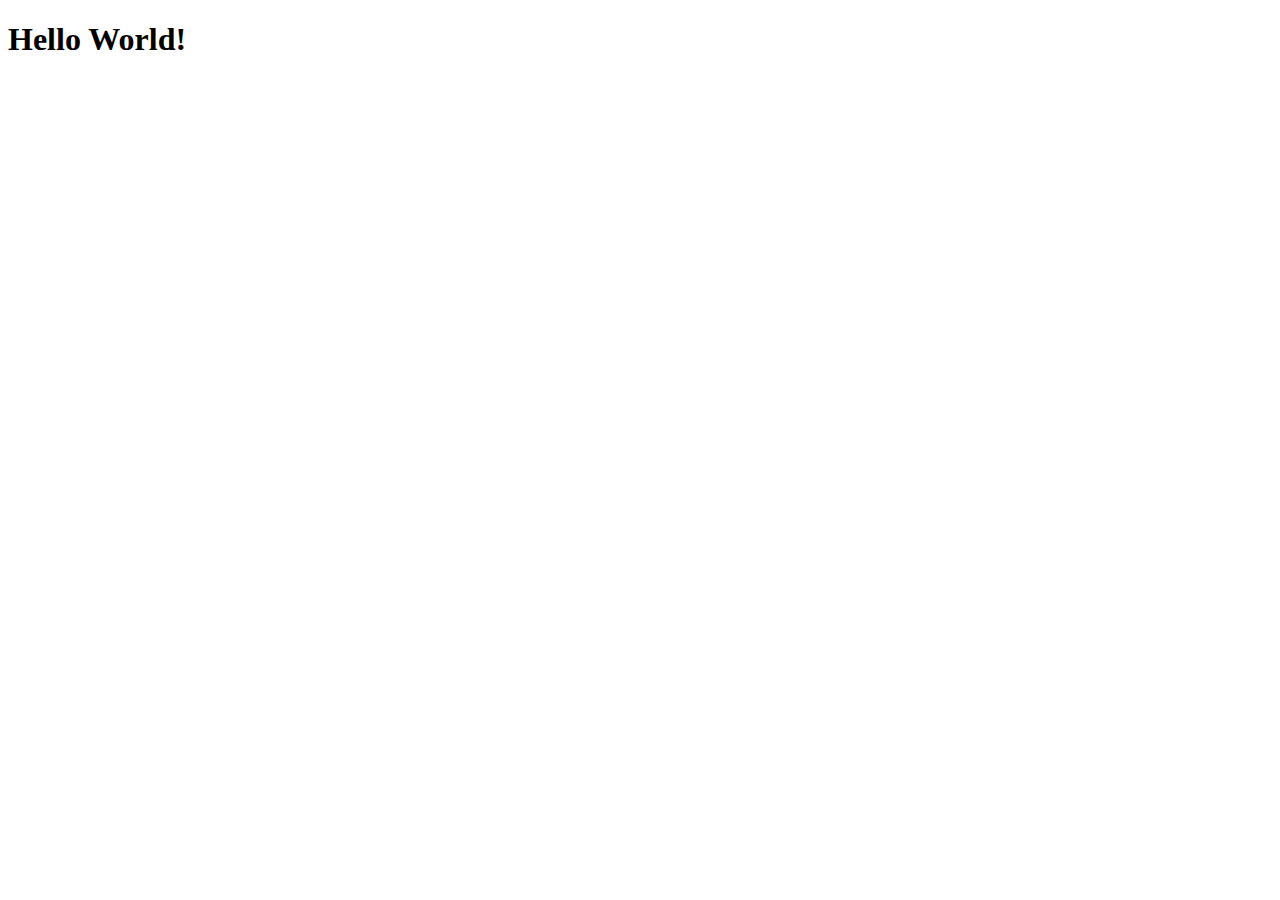
==== index.html @ bb4c67ba "Add files via upload" ====
<!DOCTYPE html>
<html>
<head>
    <meta charset="UTF-8">
    <meta name="viewport" content="width=device-width, initial-scale=1.0">
    <title>SysLite - APIs</title>
</head>
<body>
    <h1>Hello World!</h1>
</body>
</html>
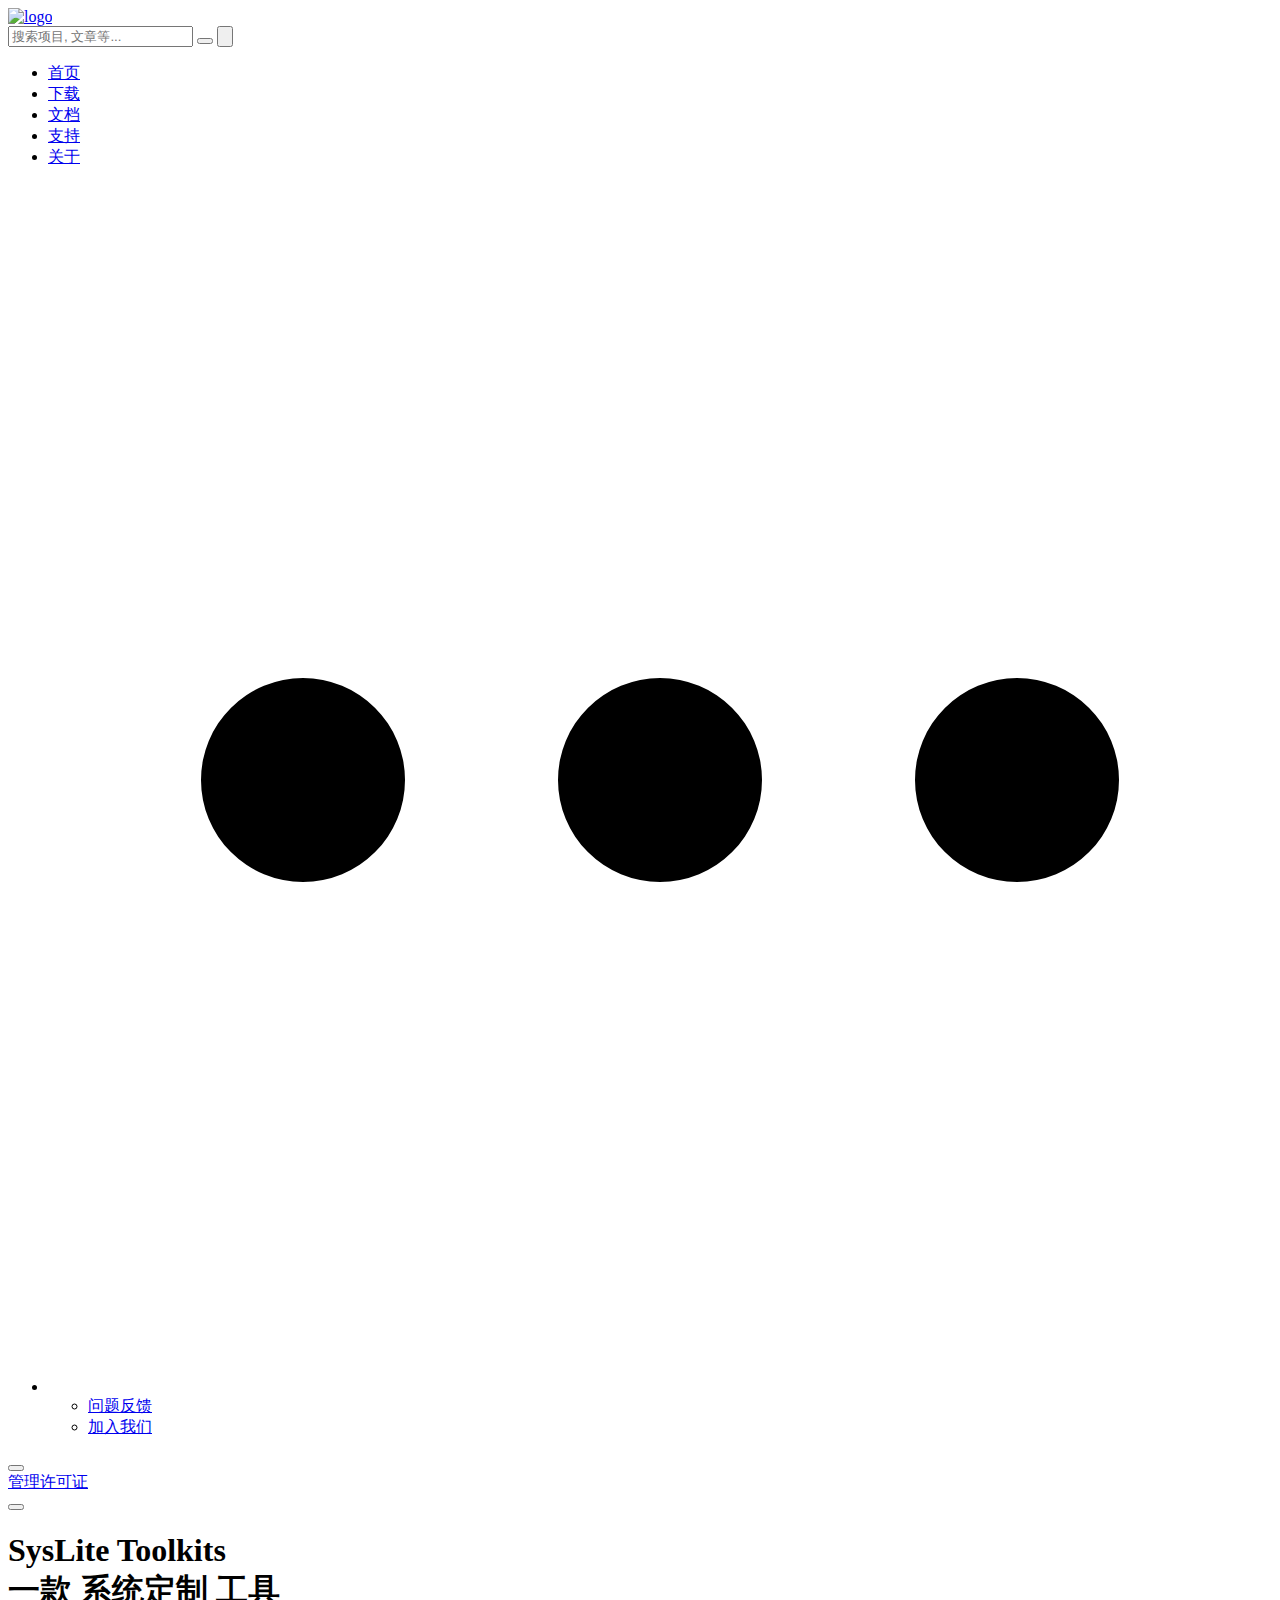
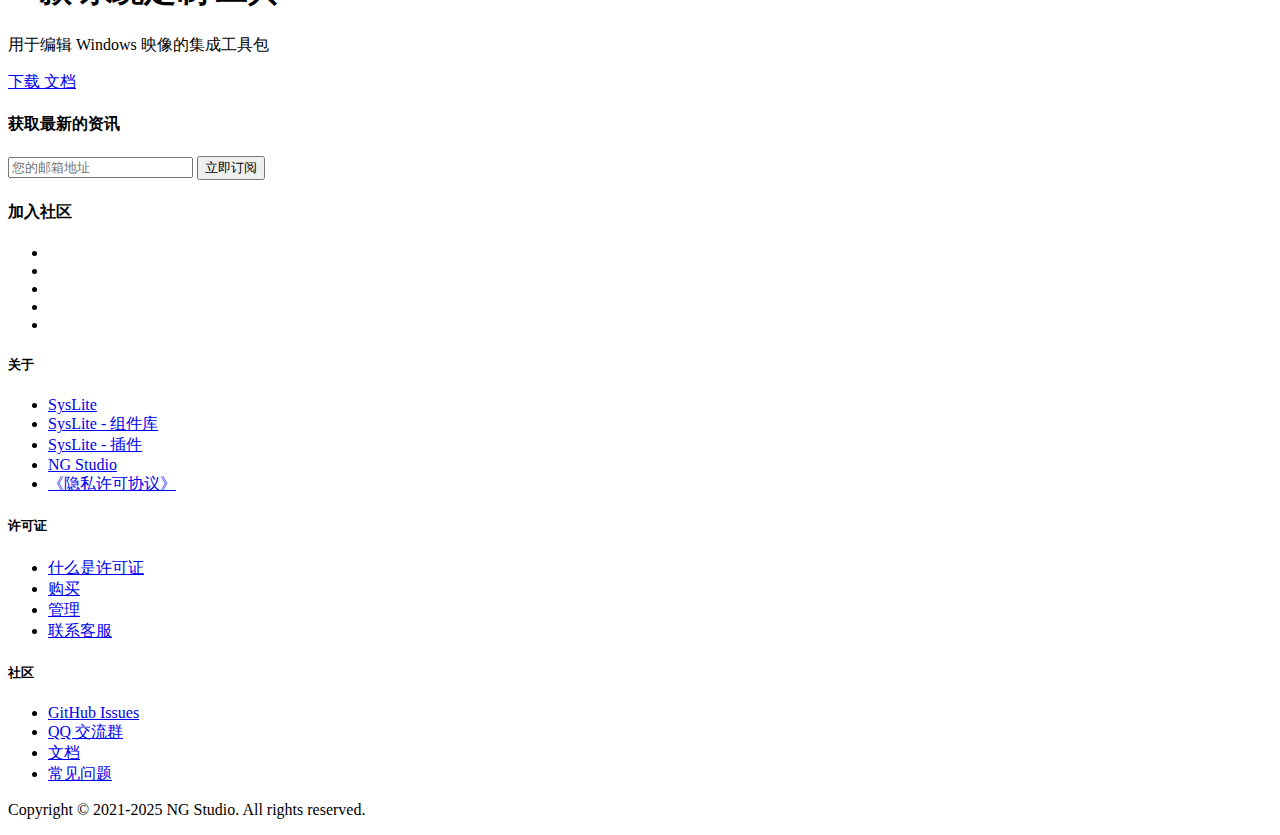
==== commit 91a8a747: "Add files via upload" ====
--- a/index.html
+++ b/index.html
@@ -1,11 +1,259 @@
 <!DOCTYPE html>
-<html>
+<html lang="en" class="no-js">
+
 <head>
-    <meta charset="UTF-8">
-    <meta name="viewport" content="width=device-width, initial-scale=1.0">
-    <title>SysLite - APIs</title>
+    <meta charset="utf-8">
+
+    <meta name="viewport" content="width=device-width, initial-scale=1">
+
+    <!-- Meta tags for Social Media(Better SEO) -->
+    <!-- <meta property="og:title" content=""> -->
+    <!-- <meta property="og:type" content=""> -->
+    <!-- <meta property="og:url" content=""> -->
+    <!-- <meta property="og:image" content=""> -->
+
+    <!-- site favicon -->
+    <link rel="icon" type="image/png" href="assets/images/favicon.png">
+
+    <!-- ====== All css file ========= -->
+    <link rel="stylesheet" href="assets/css/bootstrap.min.css">
+    <link rel="stylesheet" href="assets/css//icofont.min.css">
+    <link rel="stylesheet" href="assets/css/animate.css">
+    <link rel="stylesheet" href="assets/css/swiper-bundle.min.css">
+    <link rel="stylesheet" href="assets/css/style.css">
+
+    <!-- site title -->
+    <title>SysLite Toolkits</title>
 </head>
+
 <body>
-    <h1>Hello World!</h1>
+    <!-- preloader start here -->
+    <div class="preloader">
+        <div class="preloader-inner">
+            <div class="preloader-icon">
+                <span></span>
+                <span></span>
+            </div>
+        </div>
+    </div>
+    <!-- preloader ending here -->
+
+
+
+    <!-- ===============// header section start here \\================= -->
+    <header class="header">
+        <div class="container-fluid">
+            <div class="header__content">
+                <div class="header__logo">
+                    <a href="index.html">
+                        <img src="assets/images/logo/logo.png" alt="logo">
+                    </a>
+                </div>
+
+                <form action="#" class="header__search">
+                    <input type="text" placeholder="搜索项目, 文章等...">
+                    <button type="button"><i class="icofont-search-2"></i></button>
+                    <button type="button" class="close"><svg xmlns="http://www.w3.org/2000/svg" viewBox="0 0 24 24">
+                            <path
+                                d="M13.41,12l6.3-6.29a1,1,0,1,0-1.42-1.42L12,10.59,5.71,4.29A1,1,0,0,0,4.29,5.71L10.59,12l-6.3,6.29a1,1,0,0,0,0,1.42,1,1,0,0,0,1.42,0L12,13.41l6.29,6.3a1,1,0,0,0,1.42,0,1,1,0,0,0,0-1.42Z" />
+                        </svg></button>
+                </form>
+                <div class="header__menu ms-auto">
+                    <ul class="header__nav mb-0">
+                        <li class="header__nav-item">
+                            <a class="header__nav-link" href="#" role="button" aria-expanded="true" data-bs-offset="0,10">首页</a>
+                        </li>
+                        <li class="header__nav-item">
+                            <a class="header__nav-link" href="#" role="button" aria-expanded="false" data-bs-offset="0,10">下载</a>
+                        </li>
+                        <li class="header__nav-item">
+                            <a class="header__nav-link" href="#" role="button" aria-expanded="false" data-bs-offset="0,10">文档</a>
+                        </li>
+                        <li class="header__nav-item">
+                            <a class="header__nav-link" href="#" role="button" aria-expanded="false" data-bs-offset="0,10">支持</a>
+                        </li>
+                        <li class="header__nav-item">
+                            <a class="header__nav-link" href="#" role="button" aria-expanded="false" data-bs-offset="0,10">关于</a>
+                        </li>
+                        <li class="header__nav-item">
+                            <a class="header__nav-link" href="#" role="button" data-bs-toggle="dropdown"
+                                aria-haspopup="true" aria-expanded="false" data-bs-offset="0,10"><svg
+                                    xmlns="http://www.w3.org/2000/svg" viewBox="0 0 24 24">
+                                    <path
+                                        d="M12,10a2,2,0,1,0,2,2A2,2,0,0,0,12,10ZM5,10a2,2,0,1,0,2,2A2,2,0,0,0,5,10Zm14,0a2,2,0,1,0,2,2A2,2,0,0,0,19,10Z" />
+                                </svg></a>
+
+                            <ul class="dropdown-menu header__nav-menu">
+                                <li><a class="drop-down-item" href="mailto:hchcyfthm@outlook.com">问题反馈</a></li>
+                                <li><a class="drop-down-item" href="mailto:hchcyfthm@outlook.com">加入我们</a></li>
+                            </ul>
+                        </li>
+                    </ul>
+                </div>
+
+                <div class="header__actions">
+                    <div class="header__action header__action--search">
+                        <button class="header__action-btn" type="button"><i class="icofont-search-1"></i></button>
+                    </div>
+
+                    <div class="wallet-btn">
+                        <a href="wallet.html"><span><i class="icofont-wallet" data-blast="color"></i></span> <span
+                                class="d-none d-md-inline">管理许可证</span> </a>
+                    </div>
+
+                </div>
+
+                <button class="menu-trigger header__btn" id="menu05">
+                    <span></span>
+                    <span></span>
+                    <span></span>
+                </button>
+            </div>
+        </div>
+    </header>
+    <!-- ===============//header section end here \\================= -->
+
+
+    <!-- ===============//banner section start here \\================= -->
+    <section class="banner-section" style="background-image: url(assets/images/banner/bg-1.jpg);">
+        <div class="container">
+            <div class="banner-wrapper">
+                <div class="row align-items-center g-5">
+                    <div class="col-lg-6">
+                        <div class="banner-content">
+                            <h1><span class="theme-color" data-blast="color">SysLite</span> Toolkits <br>
+                                一款 <span class="theme-color" data-blast="color">系统定制</span> 工具</h1>
+                            <p>用于编辑 Windows 映像的集成工具包</p>
+                            <div class="banner-btns d-flex flex-wrap">
+                                <a data-blast="bgColor" href="explore.html"
+                                    class="default-btn move-top"><span>下载</span> </a>
+                                <a href="signin.html" class="default-btn move-right"><span>文档</span> </a>
+
+                            </div>
+                        </div>
+                    </div>
+                    
+                </div>
+            </div>
+        </div>
+    </section>
+    <!-- ===============//banner section end here \\================= -->
+
+
+
+
+
+    <!-- ===============//footer section start here \\================= -->
+    <footer class="footer-section">
+        <div class="footer-top" style="background-image: url(assets/images/footer/bg.jpg);">
+            <div class="footer-newsletter">
+                <div class="container">
+                    <div class="row g-4 align-items-center justify-content-center">
+                        <div class="col-lg-6">
+                            <div class="newsletter-part">
+                                <div class="ft-header">
+                                    <h4>获取最新的资讯</h4>
+                                </div>
+                                <form action="#">
+                                    <input type="email" placeholder="您的邮箱地址">
+                                    <button type="submit" data-blast="bgColor">立即订阅</button>
+                                </form>
+                            </div>
+                        </div>
+                        <div class="col-lg-6">
+                            <div class="social-part ps-lg-5">
+                                <div class="ft-header">
+                                    <h4>加入社区</h4>
+                                </div>
+                                <ul class="social-list d-flex flex-wrap align-items-center mb-0">
+                                    <li class="social-link"><a href="#" data-blast="bgColor"><i
+                                                class="icofont-twitter"></i></a></li>
+                                    <li class="social-link"><a href="#" data-blast="bgColor"><i
+                                                class="icofont-twitch"></i></a></li>
+                                    <li class="social-link"><a href="#" data-blast="bgColor"><i
+                                                class="icofont-reddit"></i></a></li>
+                                    <li class="social-link"><a href="#" data-blast="bgColor"><i
+                                                class="icofont-instagram"></i></a></li>
+                                    <li class="social-link"><a href="#" data-blast="bgColor"><i
+                                                class="icofont-dribble"></i></a></li>
+                                </ul>
+                            </div>
+                        </div>
+                    </div>
+                </div>
+
+
+            </div>
+            <div class="footer-links padding-top padding-bottom">
+                <div class="container">
+                    <div class="row g-5 row-cols-1 row-cols-sm-2 row-cols-lg-3 row-cols-xl-5">
+                        <div class="col">
+                            <div class="footer-link-item">
+                                <h5>关于</h5>
+                                <ul class="footer-link-list">
+                                    <li><a href="#" class="footer-link">SysLite</a></li>
+                                    <li><a href="#" class="footer-link">SysLite - 组件库</a></li>
+                                    <li><a href="#" class="footer-link">SysLite - 插件</a></li>
+                                    <li><a href="#" class="footer-link">NG Studio</a></li>
+                                    <li><a href="#" class="footer-link">《隐私许可协议》</a></li>
+
+                                </ul>
+                            </div>
+                        </div>
+                        <div class="col">
+                            <div class="footer-link-item">
+                                <h5>许可证</h5>
+                                <ul class="footer-link-list">
+                                    <li><a href="#" class="footer-link">什么是许可证</a></li>
+                                    <li><a href="#" class="footer-link">购买</a></li>
+                                    <li><a href="#" class="footer-link">管理</a></li>
+                                    <li><a href="#" class="footer-link">联系客服</a></li>
+                                </ul>
+                            </div>
+                        </div>
+                        <div class="col">
+                            <div class="footer-link-item">
+                                <h5>社区</h5>
+                                <ul class="footer-link-list">
+                                    <li><a href="#" class="footer-link">GitHub Issues</a></li>
+                                    <li><a href="#" class="footer-link">QQ 交流群</a></li>
+                                    <li><a href="#" class="footer-link">文档</a></li>
+                                    <li><a href="#" class="footer-link">常见问题</a></li>
+                                </ul>
+                            </div>
+                        </div>
+                    </div>
+                </div>
+            </div>
+        </div>
+        <div class="footer-bottom">
+            <div class="container">
+                <p class="text-center py-4 mb-0">Copyright &copy; 2021-2025 NG Studio. All rights reserved.</p>
+            </div>
+        </div>
+
+    </footer>
+    <!-- ===============//footer section end here \\================= -->
+
+
+
+    <!-- scrollToTop start here -->
+    <a href="#" class="scrollToTop"><i class="icofont-stylish-up"></i></a>
+    <!-- scrollToTop ending here -->
+
+
+
+
+    <!-- All Scripts -->
+    <script src="assets/js/jquery-3.6.0.min.js"></script>
+    <script src="assets/js/bootstrap.bundle.min.js"></script>
+    <script src="assets/js/waypoints.min.js"></script>
+    <script src="assets/js/swiper-bundle.min.js"></script>
+    <script src="assets/js/countdown.min.js"></script>
+    <script src="assets/js/jquery.counterup.min.js"></script>
+    <script src="assets/js/wow.min.js"></script>
+    <script src="assets/js/isotope.pkgd.min.js"></script>
+    <script src="assets/js/functions.js"></script>
 </body>
+
 </html>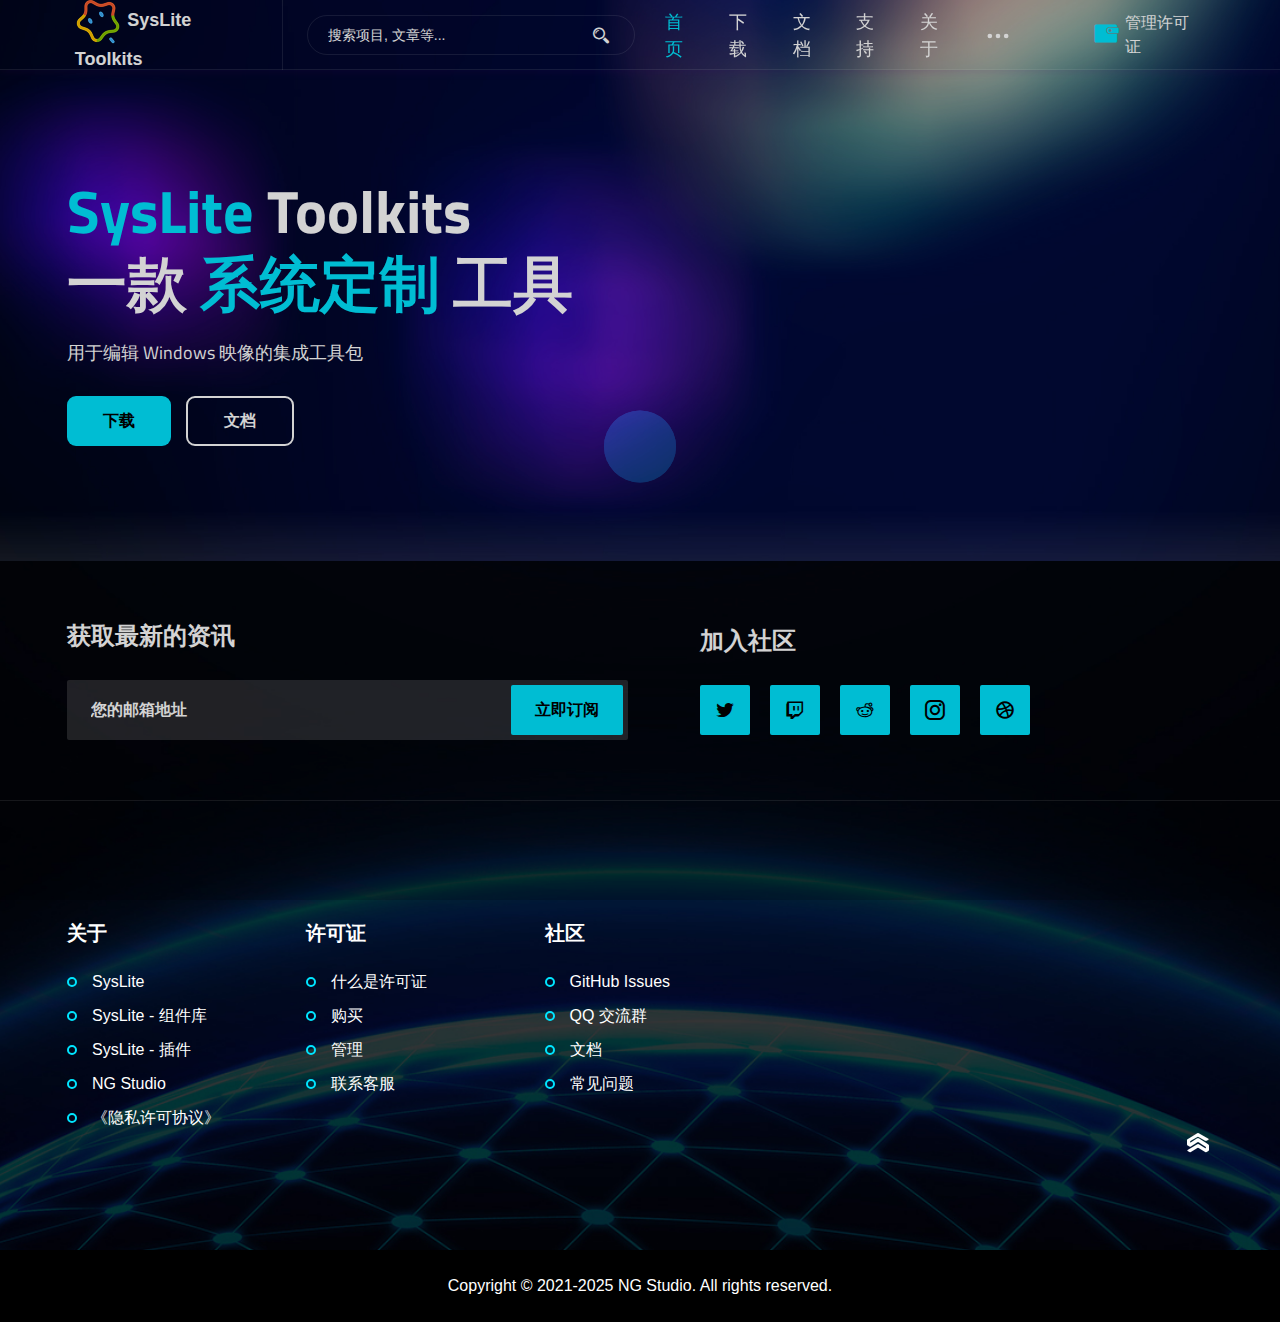
==== commit 7a4b69fd: "Add files via upload" ====
--- a/index.html
+++ b/index.html
@@ -21,6 +21,18 @@
     <link rel="stylesheet" href="assets/css/animate.css">
     <link rel="stylesheet" href="assets/css/swiper-bundle.min.css">
     <link rel="stylesheet" href="assets/css/style.css">
+
+    <!-- Custom Font -->
+    <style>
+        @font-face {
+            font-family: 'CustomFont';
+            src: url('assets/fonts/custom-font.woff2') format('woff2');
+        }
+
+        body {
+            font-family: 'CustomFont', sans-serif;
+        }
+    </style>
 
     <!-- site title -->
     <title>SysLite Toolkits</title>
@@ -47,6 +59,7 @@
                 <div class="header__logo">
                     <a href="index.html">
                         <img src="assets/images/logo/logo.png" alt="logo">
+                        <span style="font-size: 1.125rem;"><strong>SysLite Toolkits</strong></span>
                     </a>
                 </div>
 
